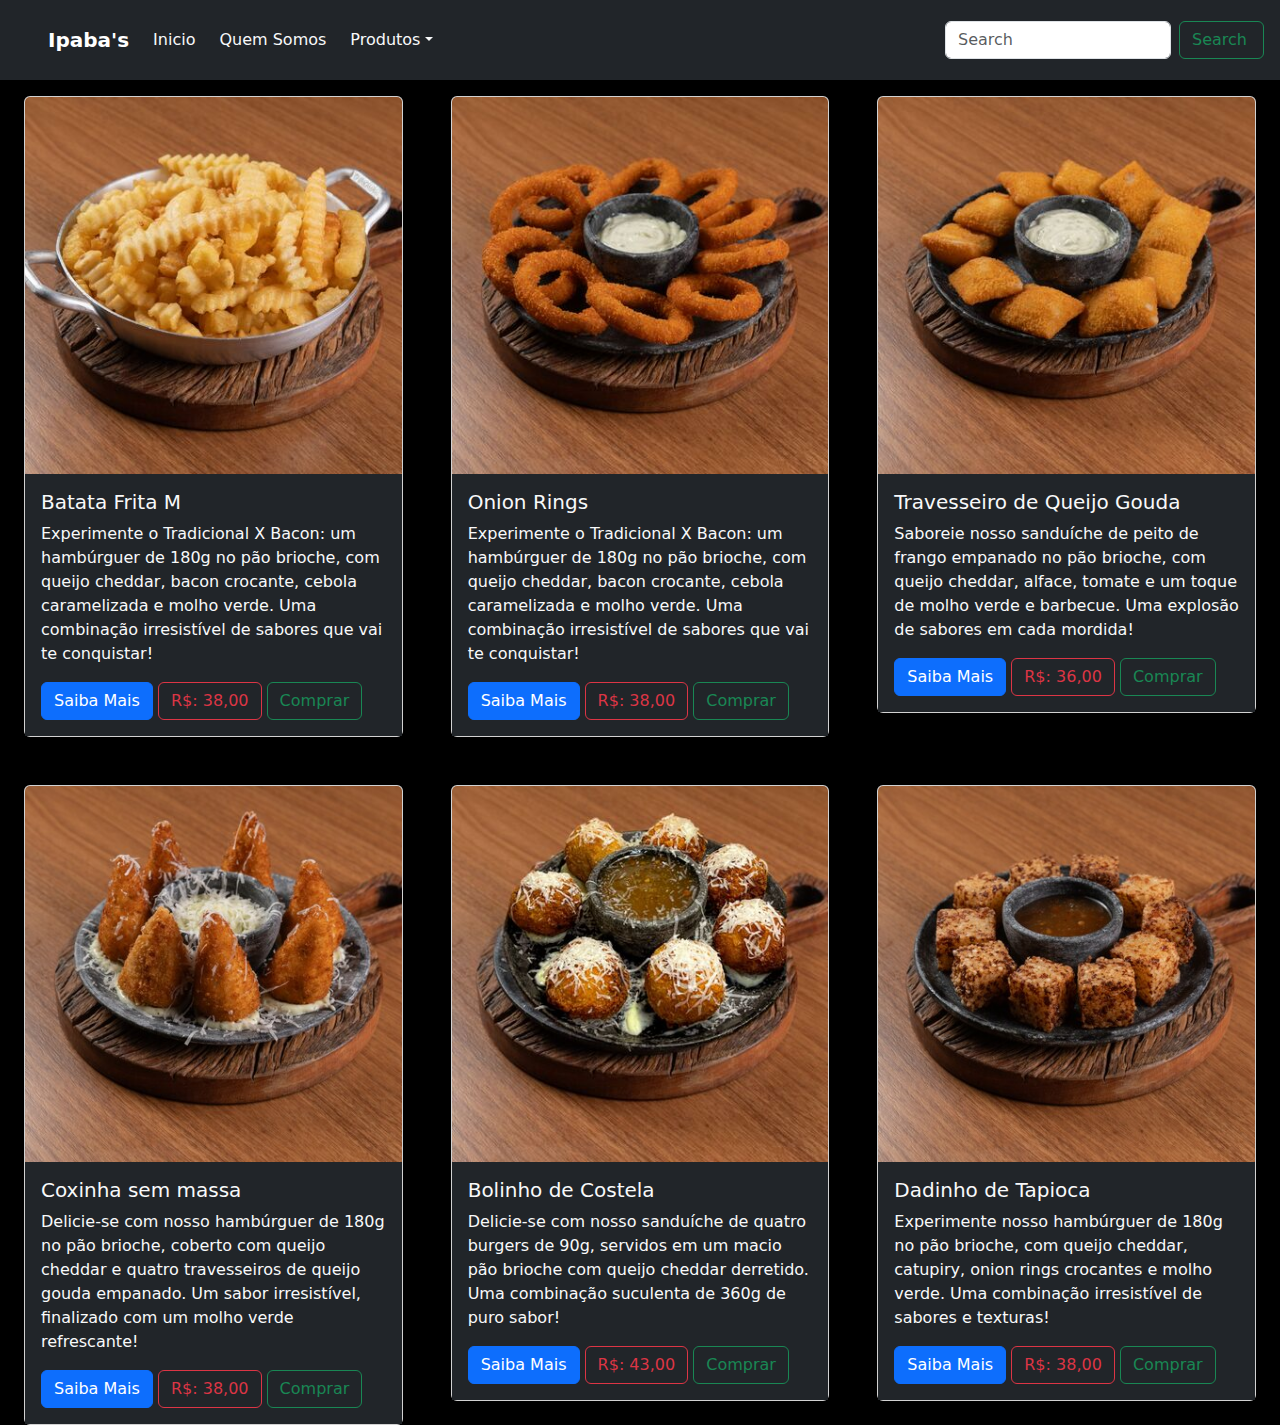
==== Acompanhamentos.html @ cb3b35ff "Novas funcionalidades" ====
<!DOCTYPE html>
<html lang="pt-BR">
<head>
    <meta charset="UTF-8">
    <meta name="viewport" content="width=device-width, initial-scale=1.0">
    <title>Acompanhamentos</title>
    <link rel="shortcut icon"
    href="https://icons.iconarchive.com/icons/fa-team/fontawesome/256/FontAwesome-Burger-icon.png"
    type="image/x-icon">
    <link href="https://cdn.jsdelivr.net/npm/bootstrap@5.3.3/dist/css/bootstrap.min.css" rel="stylesheet"
        integrity="sha384-QWTKZyjpPEjISv5WaRU9OFeRpok6YctnYmDr5pNlyT2bRjXh0JMhjY6hW+ALEwIH" crossorigin="anonymous">
        <link rel="stylesheet" href="style.css">
</head>
<body>
    <header>
        <div class="container-fluid">
            <nav class="m-auto col-12 navbar navbar-expand-lg navbar-dark bg-dark fixed-top" style="height: 80px;">
                <a class="navbar-brand ps-5" href="#"><strong>Ipaba's</strong></a>
                <button class="navbar-toggler" type="button" data-bs-toggle="collapse"
                    data-bs-target="#navbarSupportedContent" aria-controls="navbarSupportedContent"
                    aria-expanded="false" aria-label="Toggle navigation">
                    <span class="navbar-toggler-icon"></span>
                </button>
                <div class="collapse navbar-collapse" id="navbarSupportedContent">
                    <ul class="navbar-nav me-auto mb-2 mb-lg-0">
                        <li class="nav-item">
                            <a class="nav-link ps- text-light" aria-expanded="page" href="Principal.html">Inicio</a>
                        </li>
                        <li class="nav-item">
                            <a class="nav-link ps-3 text-light" href="Quemsomos.html">Quem Somos</a>
                        </li>
                        <li class="nav-item dropdown">
                            <a class="nav-link dropdown-toggle ps-3 text-light" href="#" role="button" data-bs-toggle="dropdown"
                                aria-expanded="false">Produtos</a>
                            <ul class="dropdown-menu text-light">
                                <li><a class="dropdown-item" href="Lanches.html">Lanches</a></li>
                                <li><a class="dropdown-item" href="Acompanhamentos.html">Acompanhamentos</a></li>
                                <li><a class="dropdown-item" href="Bebidas.html">Bebidas</a></li>
                            </ul>
                        </li>
                    </ul>
                    <form class="d-flex pe-3" role="search">
                        <input class="form-control me-2" type="search" placeholder="Search" aria-label="Search">
                        <button class="btn btn-outline-success pe-3" type="submit">Search</button>
                    </form>
                </div>
            </nav>
        </div>
    </header>
    <main>

        <div class="container-fluid">

            <div class="cardapio mt-5 ">
                <div class="row">

                    <div class="col-xl-4 col-lg-4 g-5 col-sm-6 ">
                        <div class="card">
                            <img src="img/batata frita.jpeg" class="card-img-top" alt="...">
                            <div class="card-body bg-dark text-light">
                                <h5 class="card-title">Batata Frita M</h5>
                                <p class="card-text">Experimente o Tradicional X Bacon: um hambúrguer de 180g no pão
                                    brioche, com queijo cheddar, bacon crocante, cebola caramelizada e molho verde. Uma
                                    combinação irresistível de sabores que vai te conquistar!</p>

                                <button type="button" class="btn btn-primary" data-bs-toggle="modal"
                                    data-bs-target="#info_batatafritam">
                                    Saiba Mais
                                </button>
                                <button type="button" class="btn btn-outline-danger" data-bs-toggle="modal"
                                    data-bs-target="...">
                                    R$: 38,00
                                </button>
                                <button type="button" class="btn btn-outline-success" data-bs-toggle="modal"
                                    data-bs-target="...">
                                    Comprar
                                </button>

                                <!-- Modal -->
                                <div class="modal fade " id="info_batatafritam" data-bs-backdrop="static"
                                    data-bs-keyboard="false" tabindex="-1" aria-labelledby="staticBackdropLabel"
                                    aria-hidden="true">
                                    <div class="modal-dialog">
                                        <div class="modal-content">
                                            <div class="modal-header">
                                                <h1 class="modal-title fs-5 k text-dark" id="staticBackdropLabel">
                                                    Informações do Produto</h1>
                                                <button type="button" class="btn-close" data-bs-dismiss="modal"
                                                    aria-label="Close"></button>
                                            </div>
                                            <div class="modal-body text-dark">
                                                <h5>Tradicional (X bacon)
                                                    Pão Tipo Brioche, Hambúrguer 180gr, Queijo Cheddar fatiado,, 2
                                                    Fatias Generosa De Bacon, Cebola Caramelizada e Molho Verde</h3>
                                            </div>
                                            <div class="modal-footer">
                                                <button type="button" class="btn btn-secondary"
                                                    data-bs-dismiss="modal">Voltar</button>

                                            </div>
                                        </div>
                                    </div>
                                </div>

                            </div>
                        </div>
                    </div>
                    <div class="col-xl-4 col-lg-4 g-5 col-sm-6 ">
                        <div class="card">
                            <img src="img/onnion rigns.jpeg" class="card-img-top" alt="...">
                            <div class="card-body bg-dark text-light">
                                <h5 class="card-title">Onion Rings</h5>
                                <p class="card-text">Experimente o Tradicional X Bacon: um hambúrguer de 180g no pão
                                    brioche, com queijo cheddar, bacon crocante, cebola caramelizada e molho verde. Uma
                                    combinação irresistível de sabores que vai te conquistar!</p>

                                <button type="button" class="btn btn-primary" data-bs-toggle="modal"
                                    data-bs-target="#info_onionrings">
                                    Saiba Mais
                                </button>
                                <button type="button" class="btn btn-outline-danger" data-bs-toggle="modal"
                                    data-bs-target="...">
                                    R$: 38,00
                                </button>
                                <button type="button" class="btn btn-outline-success" data-bs-toggle="modal"
                                    data-bs-target="...">
                                    Comprar
                                </button>

                                <!-- Modal -->
                                <div class="modal fade " id="info_oninrigns" data-bs-backdrop="static"
                                    data-bs-keyboard="false" tabindex="-1" aria-labelledby="staticBackdropLabel"
                                    aria-hidden="true">
                                    <div class="modal-dialog">
                                        <div class="modal-content">
                                            <div class="modal-header">
                                                <h1 class="modal-title fs-5 k text-dark" id="staticBackdropLabel">
                                                    Informações do Produto</h1>
                                                <button type="button" class="btn-close" data-bs-dismiss="modal"
                                                    aria-label="Close"></button>
                                            </div>
                                            <div class="modal-body text-dark">
                                                <h5>Tradicional (X bacon)
                                                    Pão Tipo Brioche, Hambúrguer 180gr, Queijo Cheddar fatiado,, 2
                                                    Fatias Generosa De Bacon, Cebola Caramelizada e Molho Verde</h3>
                                            </div>
                                            <div class="modal-footer">
                                                <button type="button" class="btn btn-secondary"
                                                    data-bs-dismiss="modal">Voltar</button>

                                            </div>
                                        </div>
                                    </div>
                                </div>
                            </div>

                        </div>
                    </div>
                    <div class="col-xl-4 col-lg-4 g-5 col-sm-6 ">
                        <div class="card">
                            <img src="img/travesseiro queijo.jpeg" class="card-img-top" alt="...">
                            <div class="card-body bg-dark text-light">
                                <h5 class="card-title">Travesseiro de Queijo Gouda</h5>
                                <p class="card-text">Saboreie nosso sanduíche de peito de frango empanado no pão
                                    brioche, com queijo cheddar, alface, tomate e um toque de molho verde e barbecue.
                                    Uma explosão de sabores em cada mordida!</p>


                                <button type="button" class="btn btn-primary" data-bs-toggle="modal"
                                    data-bs-target="#info_gouda">
                                    Saiba Mais
                                </button>
                                <button type="button" class="btn btn-outline-danger" data-bs-toggle="modal"
                                    data-bs-target="...">
                                    R$: 36,00
                                </button>
                                <button type="button" class="btn btn-outline-success" data-bs-toggle="modal"
                                    data-bs-target="...">
                                    Comprar
                                </button>

                                <!-- Modal -->
                                <div class="modal fade " id="info_gouda" data-bs-backdrop="static"
                                    data-bs-keyboard="false" tabindex="-1" aria-labelledby="staticBackdropLabel"
                                    aria-hidden="true">
                                    <div class="modal-dialog">
                                        <div class="modal-content">
                                            <div class="modal-header">
                                                <h1 class="modal-title fs-5 k text-dark" id="staticBackdropLabel">
                                                    Informações do Produto</h1>
                                                <button type="button" class="btn-close" data-bs-dismiss="modal"
                                                    aria-label="Close"></button>
                                            </div>
                                            <div class="modal-body text-dark">
                                                <h3>Pão Brioche, Peito De Frango Empanado, Queijo cheddar fatiado,
                                                    Alface , Tomate, Molho Verde E Barbecue.</h3>
                                            </div>
                                            <div class="modal-footer">
                                                <button type="button" class="btn btn-secondary"
                                                    data-bs-dismiss="modal">Voltar</button>

                                            </div>
                                        </div>
                                    </div>
                                </div>

                            </div>

                        </div>



                    </div>
                    <div class="col-xl-4 col-lg-4  g-5 col-sm-6">
                        <div class="card">
                            <img src="img/coxinha sem massa.jpeg" class="card-img-top" alt="...">
                            <div class="card-body bg-dark text-light">
                                <h5 class="card-title">Coxinha sem massa</h5>
                                <p class="card-text">Delicie-se com nosso hambúrguer de 180g no pão brioche, coberto com
                                    queijo cheddar e quatro travesseiros de queijo gouda empanado. Um sabor
                                    irresistível, finalizado com um molho verde refrescante!</p>

                                <button type="button" class="btn btn-primary" data-bs-toggle="modal"
                                    data-bs-target="#info_coxinha">
                                    Saiba Mais
                                </button>
                                <button type="button" class="btn btn-outline-danger" data-bs-toggle="modal"
                                    data-bs-target="...">
                                    R$: 38,00
                                </button>
                                <button type="button" class="btn btn-outline-success" data-bs-toggle="modal"
                                    data-bs-target="...">
                                    Comprar
                                </button>

                                <!-- Modal -->
                                <div class="modal fade " id="info_coxinha" data-bs-backdrop="static"
                                    data-bs-keyboard="false" tabindex="-1" aria-labelledby="staticBackdropLabel"
                                    aria-hidden="true">
                                    <div class="modal-dialog">
                                        <div class="modal-content">
                                            <div class="modal-header">
                                                <h1 class="modal-title fs-5 k text-dark" id="staticBackdropLabel">
                                                    Informações do Produto</h1>
                                                <button type="button" class="btn-close" data-bs-dismiss="modal"
                                                    aria-label="Close"></button>
                                            </div>
                                            <div class="modal-body text-dark">
                                                <h3>Pão Brioche, hamburguer de 180 gr, Queijo cheddar fatiado, 4
                                                    travesseiro de queijo gouda Empanado e Molho Verde.</h3>
                                            </div>
                                            <div class="modal-footer">
                                                <button type="button" class="btn btn-secondary"
                                                    data-bs-dismiss="modal">Voltar</button>

                                            </div>
                                        </div>
                                    </div>
                                </div>
                            </div>

                        </div>
                    </div>
                    <div class="col-xl-4 col-lg-4 g-5 col-sm-6">
                        <div class="card">
                            <img src="img/bolinho de costela.jpg" class="card-img-top" alt="...">
                            <div class="card-body bg-dark text-light">
                                <h5 class="card-title">Bolinho de Costela</h5>
                                <p class="card-text"> Delicie-se com nosso sanduíche de quatro burgers de 90g, servidos
                                    em um macio pão brioche com queijo cheddar derretido. Uma combinação suculenta de
                                    360g de puro sabor!</p>

                                <button type="button" class="btn btn-primary" data-bs-toggle="modal"
                                    data-bs-target="#info_costela">
                                    Saiba Mais
                                </button>
                                <button type="button" class="btn btn-outline-danger" data-bs-toggle="modal"
                                    data-bs-target="...">
                                    R$: 43,00
                                </button>
                                <button type="button" class="btn btn-outline-success" data-bs-toggle="modal"
                                    data-bs-target="...">
                                    Comprar
                                </button>

                                <!-- Modal -->
                                <div class="modal fade " id="info_costela" data-bs-backdrop="static"
                                    data-bs-keyboard="false" tabindex="-1" aria-labelledby="staticBackdropLabel"
                                    aria-hidden="true">
                                    <div class="modal-dialog">
                                        <div class="modal-content">
                                            <div class="modal-header">
                                                <h1 class="modal-title fs-5 k text-dark" id="staticBackdropLabel">
                                                    Informações do Produto</h1>
                                                <button type="button" class="btn-close" data-bs-dismiss="modal"
                                                    aria-label="Close"></button>
                                            </div>
                                            <div class="modal-body text-dark">
                                                <h3>Pão tipo brioche, 4 burgers 90gr e queijo cheddar.
                                                    É muita suculência, são 360gr de muito amor. </h3>
                                            </div>
                                            <div class="modal-footer">
                                                <button type="button" class="btn btn-secondary"
                                                    data-bs-dismiss="modal">Voltar</button>

                                            </div>
                                        </div>
                                    </div>
                                </div>
                            </div>

                        </div>
                    </div>
                    <div class="col-xl-4 col-lg-4  g-5 col-sm-6">
                        <div class="card">
                            <img src="img/dadinho tapioca.jpeg" class="card-img-top" alt="...">
                            <div class="card-body bg-dark text-light">
                                <h5 class="card-title">Dadinho de Tapioca</h5>
                                <p class="card-text">Experimente nosso hambúrguer de 180g no pão brioche, com queijo
                                    cheddar, catupiry, onion rings crocantes e molho verde. Uma combinação irresistível
                                    de sabores e texturas!</p>

                                <button type="button" class="btn btn-primary" data-bs-toggle="modal"
                                    data-bs-target="#info_dadinho">
                                    Saiba Mais
                                </button>
                                <button type="button" class="btn btn-outline-danger" data-bs-toggle="modal"
                                    data-bs-target="...">
                                    R$: 38,00
                                </button>
                                <button type="button" class="btn btn-outline-success" data-bs-toggle="modal"
                                    data-bs-target="...">
                                    Comprar
                                </button>

                                <!-- Modal -->
                                <div class="modal fade " id="info_dadinho" data-bs-backdrop="static"
                                    data-bs-keyboard="false" tabindex="-1" aria-labelledby="staticBackdropLabel"
                                    aria-hidden="true">
                                    <div class="modal-dialog">
                                        <div class="modal-content">
                                            <div class="modal-header">
                                                <h1 class="modal-title fs-5 k text-dark" id="staticBackdropLabel">
                                                    Informações do Produto</h1>
                                                <button type="button" class="btn-close" data-bs-dismiss="modal"
                                                    aria-label="Close"></button>
                                            </div>
                                            <div class="modal-body text-dark">
                                                <h3>Pão Tipo Brioche, Hambúrguer 180gr, Queijo Cheddar fatiado,
                                                    Catupiry, Onion Rings E Molho Verde.</h3>
                                            </div>
                                            <div class="modal-footer">
                                                <button type="button" class="btn btn-secondary"
                                                    data-bs-dismiss="modal">Voltar</button>

                                            </div>
                                        </div>
                                    </div>
                                </div>

                            </div>

                        </div>



                    </div>
                </div>

            </div>


    </main>
    <script src="https://cdn.jsdelivr.net/npm/bootstrap@5.3.3/dist/js/bootstrap.bundle.min.js"
        integrity="sha384-YvpcrYf0tY3lHB60NNkmXc5s9fDVZLESaAA55NDzOxhy9GkcIdslK1eN7N6jIeHz"
        crossorigin="anonymous"></script>
</body>
</html>
---- style.css ----
body{
    background-color: black;
}

}
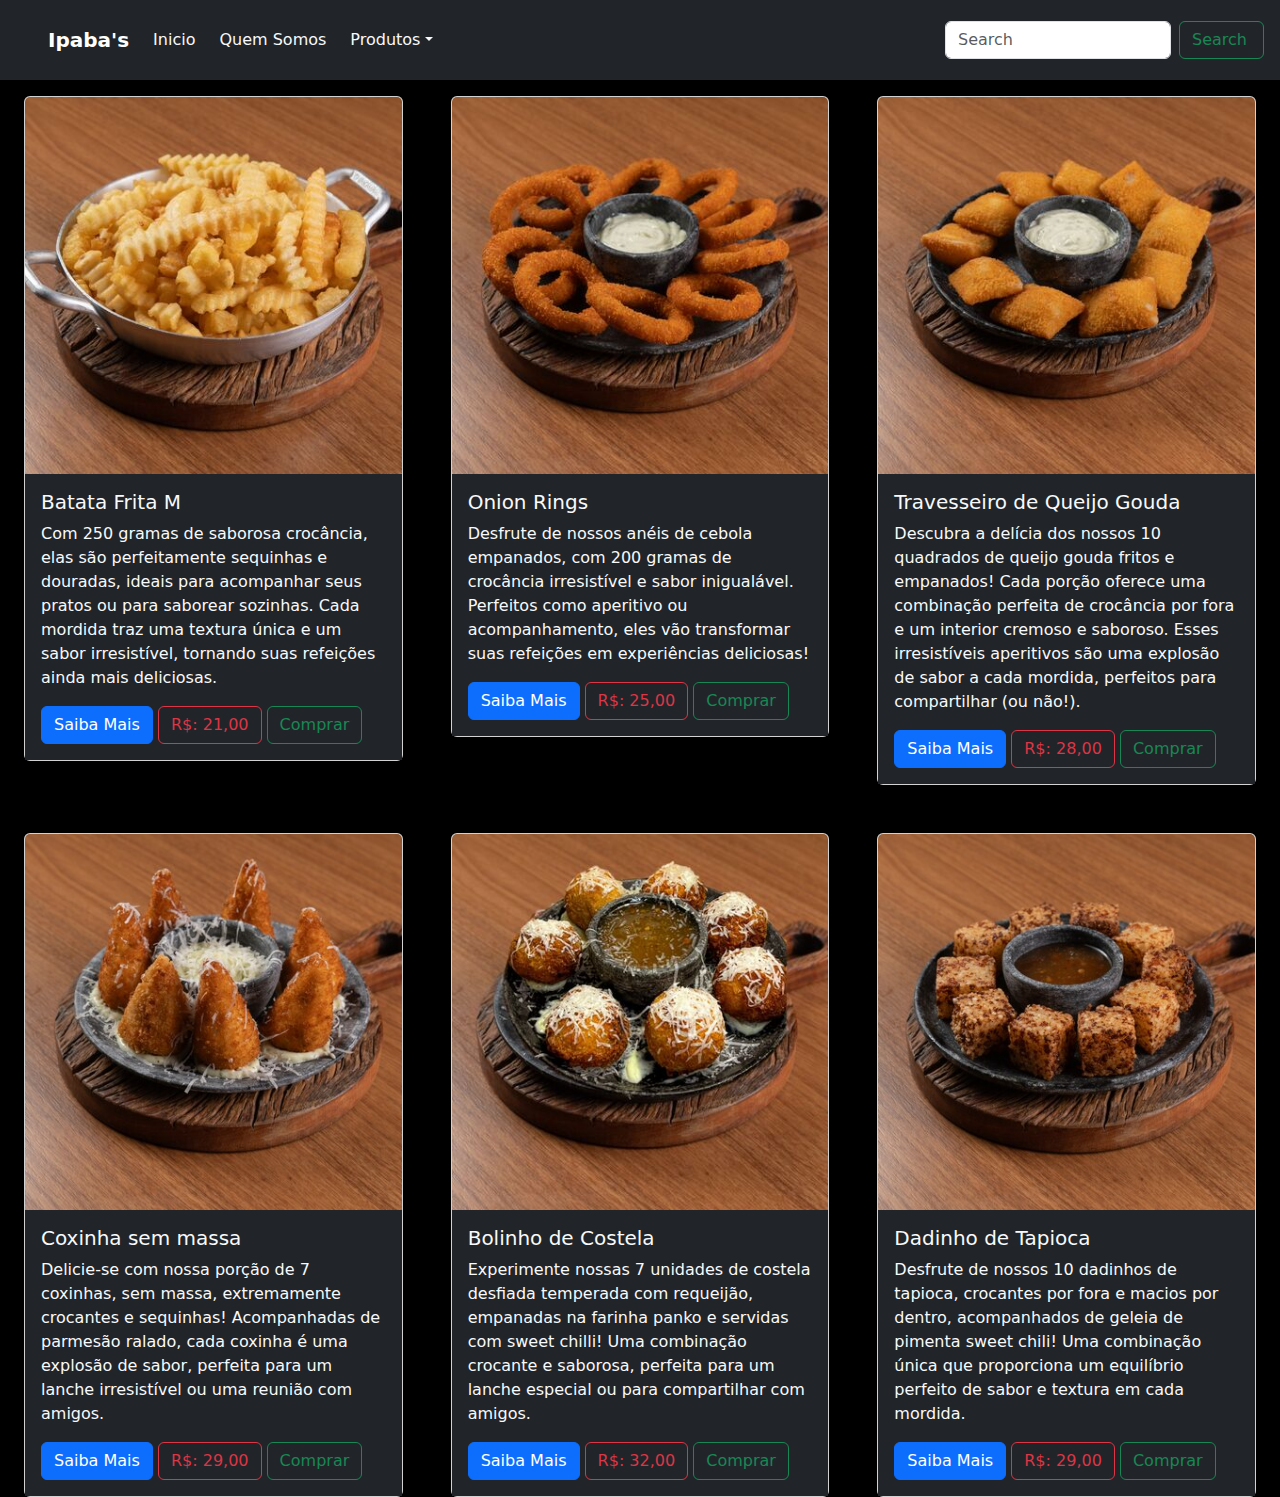
==== commit 81a5d5d0: "Acompanhamentos" ====
--- a/Acompanhamentos.html
+++ b/Acompanhamentos.html
@@ -59,9 +59,7 @@
                             <img src="img/batata frita.jpeg" class="card-img-top" alt="...">
                             <div class="card-body bg-dark text-light">
                                 <h5 class="card-title">Batata Frita M</h5>
-                                <p class="card-text">Experimente o Tradicional X Bacon: um hambúrguer de 180g no pão
-                                    brioche, com queijo cheddar, bacon crocante, cebola caramelizada e molho verde. Uma
-                                    combinação irresistível de sabores que vai te conquistar!</p>
+                                <p class="card-text"> Com 250 gramas de saborosa crocância, elas são perfeitamente sequinhas e douradas, ideais para acompanhar seus pratos ou para saborear sozinhas. Cada mordida traz uma textura única e um sabor irresistível, tornando suas refeições ainda mais deliciosas.</p>
 
                                 <button type="button" class="btn btn-primary" data-bs-toggle="modal"
                                     data-bs-target="#info_batatafritam">
@@ -69,7 +67,7 @@
                                 </button>
                                 <button type="button" class="btn btn-outline-danger" data-bs-toggle="modal"
                                     data-bs-target="...">
-                                    R$: 38,00
+                                    R$: 21,00
                                 </button>
                                 <button type="button" class="btn btn-outline-success" data-bs-toggle="modal"
                                     data-bs-target="...">
@@ -89,9 +87,7 @@
                                                     aria-label="Close"></button>
                                             </div>
                                             <div class="modal-body text-dark">
-                                                <h5>Tradicional (X bacon)
-                                                    Pão Tipo Brioche, Hambúrguer 180gr, Queijo Cheddar fatiado,, 2
-                                                    Fatias Generosa De Bacon, Cebola Caramelizada e Molho Verde</h3>
+                                                <h5>250gramas Batata frita crinkle sequinha</h3>
                                             </div>
                                             <div class="modal-footer">
                                                 <button type="button" class="btn btn-secondary"
@@ -110,9 +106,7 @@
                             <img src="img/onnion rigns.jpeg" class="card-img-top" alt="...">
                             <div class="card-body bg-dark text-light">
                                 <h5 class="card-title">Onion Rings</h5>
-                                <p class="card-text">Experimente o Tradicional X Bacon: um hambúrguer de 180g no pão
-                                    brioche, com queijo cheddar, bacon crocante, cebola caramelizada e molho verde. Uma
-                                    combinação irresistível de sabores que vai te conquistar!</p>
+                                <p class="card-text">Desfrute de nossos anéis de cebola empanados, com 200 gramas de crocância irresistível e sabor inigualável. Perfeitos como aperitivo ou acompanhamento, eles vão transformar suas refeições em experiências deliciosas!</p>
 
                                 <button type="button" class="btn btn-primary" data-bs-toggle="modal"
                                     data-bs-target="#info_onionrings">
@@ -120,29 +114,27 @@
                                 </button>
                                 <button type="button" class="btn btn-outline-danger" data-bs-toggle="modal"
                                     data-bs-target="...">
-                                    R$: 38,00
-                                </button>
-                                <button type="button" class="btn btn-outline-success" data-bs-toggle="modal"
-                                    data-bs-target="...">
-                                    Comprar
-                                </button>
-
-                                <!-- Modal -->
-                                <div class="modal fade " id="info_oninrigns" data-bs-backdrop="static"
-                                    data-bs-keyboard="false" tabindex="-1" aria-labelledby="staticBackdropLabel"
-                                    aria-hidden="true">
-                                    <div class="modal-dialog">
-                                        <div class="modal-content">
-                                            <div class="modal-header">
-                                                <h1 class="modal-title fs-5 k text-dark" id="staticBackdropLabel">
-                                                    Informações do Produto</h1>
-                                                <button type="button" class="btn-close" data-bs-dismiss="modal"
-                                                    aria-label="Close"></button>
-                                            </div>
-                                            <div class="modal-body text-dark">
-                                                <h5>Tradicional (X bacon)
-                                                    Pão Tipo Brioche, Hambúrguer 180gr, Queijo Cheddar fatiado,, 2
-                                                    Fatias Generosa De Bacon, Cebola Caramelizada e Molho Verde</h3>
+                                    R$: 25,00
+                                </button>
+                                <button type="button" class="btn btn-outline-success" data-bs-toggle="modal"
+                                    data-bs-target="...">
+                                    Comprar
+                                </button>
+
+                                <!-- Modal -->
+                                <div class="modal fade " id="info_onionrings" data-bs-backdrop="static"
+                                    data-bs-keyboard="false" tabindex="-1" aria-labelledby="staticBackdropLabel"
+                                    aria-hidden="true">
+                                    <div class="modal-dialog">
+                                        <div class="modal-content">
+                                            <div class="modal-header">
+                                                <h1 class="modal-title fs-5 k text-dark" id="staticBackdropLabel">
+                                                    Informações do Produto</h1>
+                                                <button type="button" class="btn-close" data-bs-dismiss="modal"
+                                                    aria-label="Close"></button>
+                                            </div>
+                                            <div class="modal-body text-dark">
+                                                <h5>200 gramas de anéis de cebola empanadas</h3>
                                             </div>
                                             <div class="modal-footer">
                                                 <button type="button" class="btn btn-secondary"
@@ -161,9 +153,7 @@
                             <img src="img/travesseiro queijo.jpeg" class="card-img-top" alt="...">
                             <div class="card-body bg-dark text-light">
                                 <h5 class="card-title">Travesseiro de Queijo Gouda</h5>
-                                <p class="card-text">Saboreie nosso sanduíche de peito de frango empanado no pão
-                                    brioche, com queijo cheddar, alface, tomate e um toque de molho verde e barbecue.
-                                    Uma explosão de sabores em cada mordida!</p>
+                                <p class="card-text">Descubra a delícia dos nossos 10 quadrados de queijo gouda fritos e empanados! Cada porção oferece uma combinação perfeita de crocância por fora e um interior cremoso e saboroso. Esses irresistíveis aperitivos são uma explosão de sabor a cada mordida, perfeitos para compartilhar (ou não!).</p>
 
 
                                 <button type="button" class="btn btn-primary" data-bs-toggle="modal"
@@ -172,7 +162,7 @@
                                 </button>
                                 <button type="button" class="btn btn-outline-danger" data-bs-toggle="modal"
                                     data-bs-target="...">
-                                    R$: 36,00
+                                    R$: 28,00
                                 </button>
                                 <button type="button" class="btn btn-outline-success" data-bs-toggle="modal"
                                     data-bs-target="...">
@@ -192,8 +182,7 @@
                                                     aria-label="Close"></button>
                                             </div>
                                             <div class="modal-body text-dark">
-                                                <h3>Pão Brioche, Peito De Frango Empanado, Queijo cheddar fatiado,
-                                                    Alface , Tomate, Molho Verde E Barbecue.</h3>
+                                                <h3>10 unidades de Queijo gouda em quadrados, fritos e empanados.</h3>
                                             </div>
                                             <div class="modal-footer">
                                                 <button type="button" class="btn btn-secondary"
@@ -216,9 +205,8 @@
                             <img src="img/coxinha sem massa.jpeg" class="card-img-top" alt="...">
                             <div class="card-body bg-dark text-light">
                                 <h5 class="card-title">Coxinha sem massa</h5>
-                                <p class="card-text">Delicie-se com nosso hambúrguer de 180g no pão brioche, coberto com
-                                    queijo cheddar e quatro travesseiros de queijo gouda empanado. Um sabor
-                                    irresistível, finalizado com um molho verde refrescante!</p>
+                                <p class="card-text">
+                                    Delicie-se com nossa porção de 7 coxinhas, sem massa, extremamente crocantes e sequinhas! Acompanhadas de parmesão ralado, cada coxinha é uma explosão de sabor, perfeita para um lanche irresistível ou uma reunião com amigos.</p>
 
                                 <button type="button" class="btn btn-primary" data-bs-toggle="modal"
                                     data-bs-target="#info_coxinha">
@@ -226,7 +214,7 @@
                                 </button>
                                 <button type="button" class="btn btn-outline-danger" data-bs-toggle="modal"
                                     data-bs-target="...">
-                                    R$: 38,00
+                                    R$: 29,00
                                 </button>
                                 <button type="button" class="btn btn-outline-success" data-bs-toggle="modal"
                                     data-bs-target="...">
@@ -246,8 +234,7 @@
                                                     aria-label="Close"></button>
                                             </div>
                                             <div class="modal-body text-dark">
-                                                <h3>Pão Brioche, hamburguer de 180 gr, Queijo cheddar fatiado, 4
-                                                    travesseiro de queijo gouda Empanado e Molho Verde.</h3>
+                                                <h3>Uma porção com 7 coxinhas sem massa extremamente crocante e sequinha acompanhado de parmesão ralado.</h3>
                                             </div>
                                             <div class="modal-footer">
                                                 <button type="button" class="btn btn-secondary"
@@ -266,9 +253,8 @@
                             <img src="img/bolinho de costela.jpg" class="card-img-top" alt="...">
                             <div class="card-body bg-dark text-light">
                                 <h5 class="card-title">Bolinho de Costela</h5>
-                                <p class="card-text"> Delicie-se com nosso sanduíche de quatro burgers de 90g, servidos
-                                    em um macio pão brioche com queijo cheddar derretido. Uma combinação suculenta de
-                                    360g de puro sabor!</p>
+                                <p class="card-text"> 
+                                    Experimente nossas 7 unidades de costela desfiada temperada com requeijão, empanadas na farinha panko e servidas com sweet chilli! Uma combinação crocante e saborosa, perfeita para um lanche especial ou para compartilhar com amigos.</p>
 
                                 <button type="button" class="btn btn-primary" data-bs-toggle="modal"
                                     data-bs-target="#info_costela">
@@ -276,7 +262,7 @@
                                 </button>
                                 <button type="button" class="btn btn-outline-danger" data-bs-toggle="modal"
                                     data-bs-target="...">
-                                    R$: 43,00
+                                    R$: 32,00
                                 </button>
                                 <button type="button" class="btn btn-outline-success" data-bs-toggle="modal"
                                     data-bs-target="...">
@@ -296,8 +282,8 @@
                                                     aria-label="Close"></button>
                                             </div>
                                             <div class="modal-body text-dark">
-                                                <h3>Pão tipo brioche, 4 burgers 90gr e queijo cheddar.
-                                                    É muita suculência, são 360gr de muito amor. </h3>
+                                                <h3>7 UNID COM SWEET CHILLI
+                                                    costela desfiada tempera com requeijão empanada na farinha panko extremamente crocante. </h3>
                                             </div>
                                             <div class="modal-footer">
                                                 <button type="button" class="btn btn-secondary"
@@ -316,9 +302,7 @@
                             <img src="img/dadinho tapioca.jpeg" class="card-img-top" alt="...">
                             <div class="card-body bg-dark text-light">
                                 <h5 class="card-title">Dadinho de Tapioca</h5>
-                                <p class="card-text">Experimente nosso hambúrguer de 180g no pão brioche, com queijo
-                                    cheddar, catupiry, onion rings crocantes e molho verde. Uma combinação irresistível
-                                    de sabores e texturas!</p>
+                                <p class="card-text">Desfrute de nossos 10 dadinhos de tapioca, crocantes por fora e macios por dentro, acompanhados de geleia de pimenta sweet chili! Uma combinação única que proporciona um equilíbrio perfeito de sabor e textura em cada mordida.</p>
 
                                 <button type="button" class="btn btn-primary" data-bs-toggle="modal"
                                     data-bs-target="#info_dadinho">
@@ -326,7 +310,7 @@
                                 </button>
                                 <button type="button" class="btn btn-outline-danger" data-bs-toggle="modal"
                                     data-bs-target="...">
-                                    R$: 38,00
+                                    R$: 29,00
                                 </button>
                                 <button type="button" class="btn btn-outline-success" data-bs-toggle="modal"
                                     data-bs-target="...">
@@ -346,8 +330,7 @@
                                                     aria-label="Close"></button>
                                             </div>
                                             <div class="modal-body text-dark">
-                                                <h3>Pão Tipo Brioche, Hambúrguer 180gr, Queijo Cheddar fatiado,
-                                                    Catupiry, Onion Rings E Molho Verde.</h3>
+                                                <h3>10 Dadinhos De Tapioca acompanhados Com Geleia Pimenta Sweet chily.</h3>
                                             </div>
                                             <div class="modal-footer">
                                                 <button type="button" class="btn btn-secondary"
--- a/style.css
+++ b/style.css
@@ -2,4 +2,4 @@
     background-color: black;
 }
 
-}
+
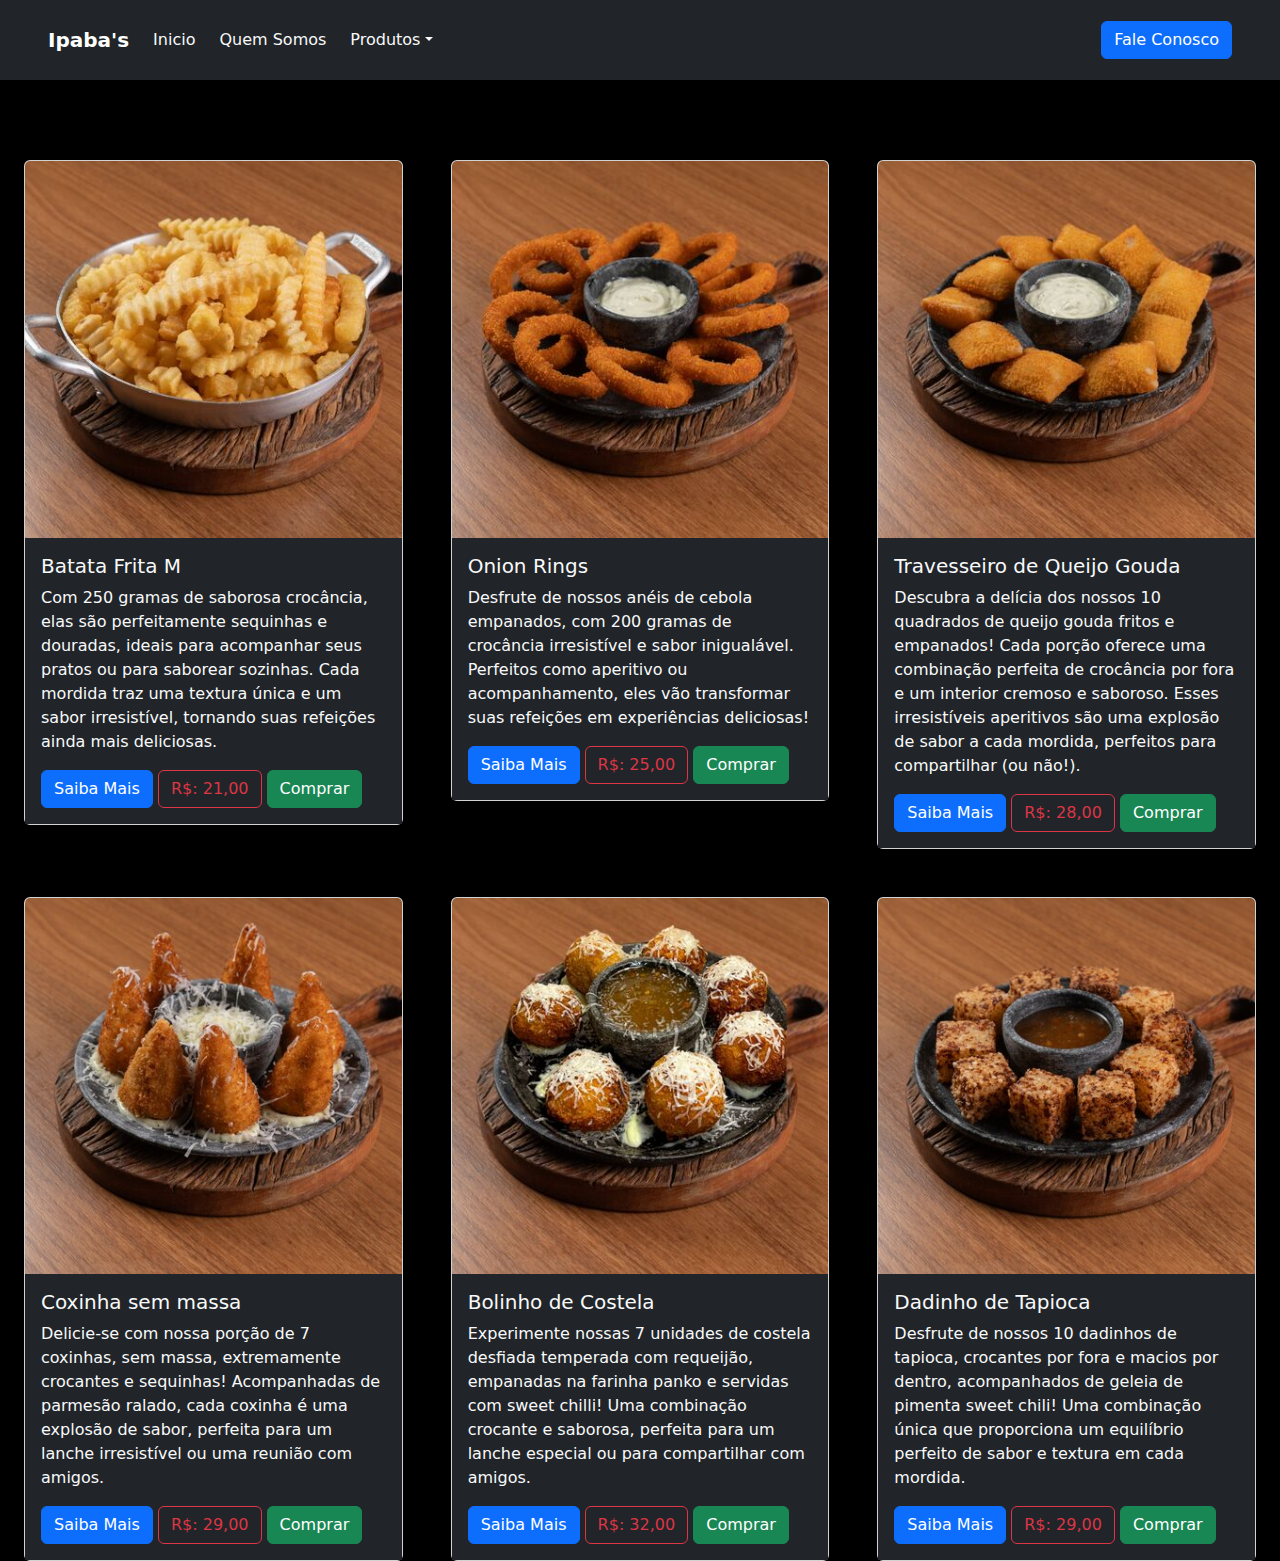
==== commit 54cfc0d7: "Final" ====
--- a/Acompanhamentos.html
+++ b/Acompanhamentos.html
@@ -39,18 +39,33 @@
                             </ul>
                         </li>
                     </ul>
-                    <form class="d-flex pe-3" role="search">
-                        <input class="form-control me-2" type="search" placeholder="Search" aria-label="Search">
-                        <button class="btn btn-outline-success pe-3" type="submit">Search</button>
-                    </form>
+                    <div class="d-flex pe-5">
+                        <button type="button" class="btn btn-primary" data-bs-toggle="modal" data-bs-target="#staticBackdrop">
+                            Fale Conosco
+                          </button>
+                        </div>
                 </div>
             </nav>
         </div>
     </header>
+    
     <main>
 
         <div class="container-fluid">
-
+            <nav aria-label="breadcrumb " style="height: 40px;">
+                <ol class="breadcrumb">
+                  <li class="breadcrumb-item text-light"><a href="#">Home</a></li>
+                  <li class="   crumb-item active" aria-current="page">Library</li>
+                </ol>
+              </nav>
+              
+              <nav aria-label="breadcrumb">
+                <ol class="breadcrumb">
+                  <li class="breadcrumb-item"><a href="Principal.html">Inicio</a></li>
+                  <li class="breadcrumb-item"><a href="#">Produtos</a></li>
+                  <li class="breadcrumb-item"><a href="Acompanhamentos.html">Acompanhamentos</a></li>
+                </ol>
+              </nav>
             <div class="cardapio mt-5 ">
                 <div class="row">
 
@@ -69,8 +84,8 @@
                                     data-bs-target="...">
                                     R$: 21,00
                                 </button>
-                                <button type="button" class="btn btn-outline-success" data-bs-toggle="modal"
-                                    data-bs-target="...">
+                                <button type="button" class="btn btn-success" data-bs-toggle="modal"
+                                    data-bs-target="#info_adicionar">
                                     Comprar
                                 </button>
 
@@ -87,7 +102,7 @@
                                                     aria-label="Close"></button>
                                             </div>
                                             <div class="modal-body text-dark">
-                                                <h5>250gramas Batata frita crinkle sequinha</h3>
+                                                <h5>250 gramas Batata frita crinkle sequinha</h3>
                                             </div>
                                             <div class="modal-footer">
                                                 <button type="button" class="btn btn-secondary"
@@ -116,10 +131,10 @@
                                     data-bs-target="...">
                                     R$: 25,00
                                 </button>
-                                <button type="button" class="btn btn-outline-success" data-bs-toggle="modal"
-                                    data-bs-target="...">
-                                    Comprar
-                                </button>
+                                <button type="button" class="btn btn-success" data-bs-toggle="modal"
+                                data-bs-target="#info_adicionar">
+                                Comprar
+                            </button>
 
                                 <!-- Modal -->
                                 <div class="modal fade " id="info_onionrings" data-bs-backdrop="static"
@@ -164,10 +179,10 @@
                                     data-bs-target="...">
                                     R$: 28,00
                                 </button>
-                                <button type="button" class="btn btn-outline-success" data-bs-toggle="modal"
-                                    data-bs-target="...">
-                                    Comprar
-                                </button>
+                                <button type="button" class="btn btn-success" data-bs-toggle="modal"
+                                data-bs-target="#info_adicionar">
+                                Comprar
+                            </button>
 
                                 <!-- Modal -->
                                 <div class="modal fade " id="info_gouda" data-bs-backdrop="static"
@@ -216,8 +231,8 @@
                                     data-bs-target="...">
                                     R$: 29,00
                                 </button>
-                                <button type="button" class="btn btn-outline-success" data-bs-toggle="modal"
-                                    data-bs-target="...">
+                                <button type="button" class="btn btn-success" data-bs-toggle="modal"
+                                    data-bs-target="#info_adicionar">
                                     Comprar
                                 </button>
 
@@ -264,8 +279,8 @@
                                     data-bs-target="...">
                                     R$: 32,00
                                 </button>
-                                <button type="button" class="btn btn-outline-success" data-bs-toggle="modal"
-                                    data-bs-target="...">
+                                <button type="button" class="btn btn-success" data-bs-toggle="modal"
+                                    data-bs-target="#info_adicionar">
                                     Comprar
                                 </button>
 
@@ -312,10 +327,10 @@
                                     data-bs-target="...">
                                     R$: 29,00
                                 </button>
-                                <button type="button" class="btn btn-outline-success" data-bs-toggle="modal"
-                                    data-bs-target="...">
-                                    Comprar
-                                </button>
+                                <button type="button" class="btn btn-success" data-bs-toggle="modal"
+                                data-bs-target="#info_adicionar">
+                                Comprar
+                            </button>
 
                                 <!-- Modal -->
                                 <div class="modal fade " id="info_dadinho" data-bs-backdrop="static"
@@ -349,8 +364,30 @@
 
                     </div>
                 </div>
-
             </div>
+            <div class="modal fade " id="info_adicionar" data-bs-backdrop="static"
+            data-bs-keyboard="false" tabindex="-1" aria-labelledby="staticBackdropLabel"
+            aria-hidden="true">
+            <div class="modal-dialog">
+                <div class="modal-content">
+                    <div class="modal-header">
+                        <h1 class="modal-title fs-5 k text-dark" id="staticBackdropLabel">
+                            Realizado com Sucesso</h1>
+                        <button type="button" class="btn-close" data-bs-dismiss="modal"
+                            aria-label="Close"></button>
+                    </div>
+                    <div class="modal-body text-dark">
+                        <h2>Produto adicionado ao carrinho!</h2>
+                    </div>
+                    <div class="modal-footer">
+                        <button type="button" class="btn btn-primary"
+                            data-bs-dismiss="modal"><h5>Voltar</h5></button>
+
+                    </div>
+                </div>
+            </div>
+        </div>
+
 
 
     </main>
